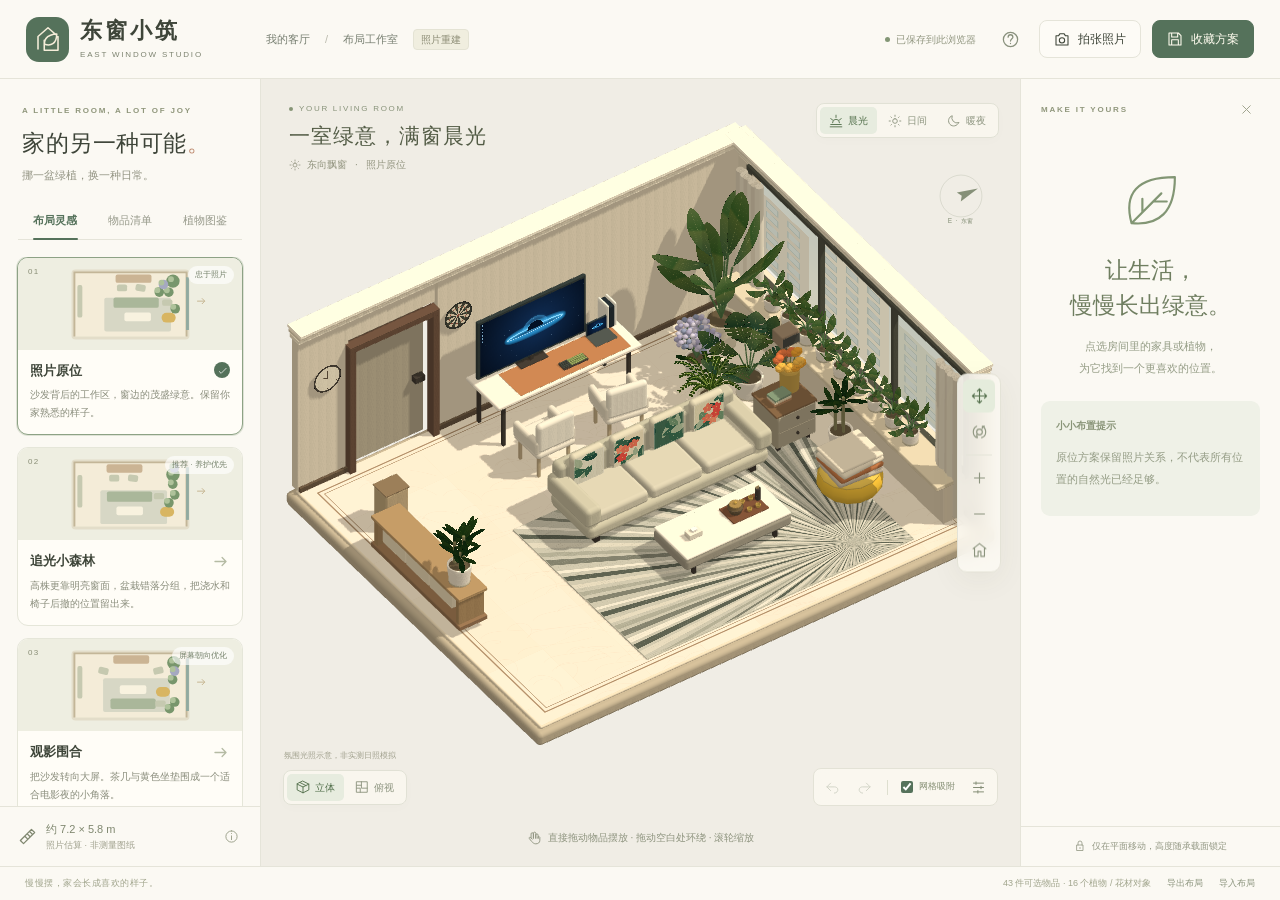
==== east-window/index.html @ 2480a3d5 "Add East Window Studio: cozy photo-informed living-room layout game" ====
<!doctype html>
<html lang="zh-CN">
<head><meta charset="utf-8"><meta name="viewport" content="width=device-width,initial-scale=1,viewport-fit=cover"><meta name="theme-color" content="#f5f1e8"><meta name="description" content="东窗小筑：根据客厅照片重建的温馨3D布局小游戏。平面拖动家具与植物，切换推荐布局，在浏览器里收藏自己的家。"><title>东窗小筑 · 把家摆成喜欢的样子</title><link rel="icon" href="data:image/svg+xml,%3Csvg xmlns='http://www.w3.org/2000/svg' viewBox='0 0 64 64'%3E%3Crect width='64' height='64' rx='18' fill='%2354725b'/%3E%3Cpath d='M18 42V28L32 16l14 12v18H29V34M29 36c0-15 16-13 16-13 0 13-9 14-16 13' stroke='%23f5edda' stroke-width='3' fill='none' stroke-linecap='round'/%3E%3C/svg%3E"><link rel="stylesheet" href="styles.css"></head>
<body>
<header class="header"><a class="brand" href="#" aria-label="东窗小筑首页"><span class="brandmark" data-icon="homeleaf"></span><span><strong>东窗小筑</strong><small>EAST WINDOW STUDIO</small></span></a><div class="breadcrumb">我的客厅 <span>/</span> 布局工作室 <i class="beta">照片重建</i></div><div class="header-actions"><span id="saveStatus" class="save-status"><i></i> 已保存到此浏览器</span><button class="icon-button" id="helpBtn" title="使用说明" aria-label="使用说明" data-icon="help"></button><button class="button subtle" id="captureBtn"><span data-icon="camera"></span><span class="desktop-text">拍张照片</span></button><button class="button primary" id="saveBtn"><span data-icon="save"></span><span>收藏方案</span></button></div></header>
<main class="workspace">
<aside class="sidebar" id="sidebar"><div class="sidebar-intro"><div class="eyebrow">A LITTLE ROOM, A LOT OF JOY</div><h1>家的另一种可能<span>。</span></h1><p>挪一盆绿植，换一种日常。</p></div><div class="tabs" role="tablist"><button class="tab active" data-tab="layouts" role="tab" aria-selected="true">布局灵感</button><button class="tab" data-tab="objects" role="tab" aria-selected="false">物品清单</button><button class="tab" data-tab="plants" role="tab" aria-selected="false">植物图鉴</button></div><div class="sidebar-content" id="sideContent"></div><div class="sidebar-footer"><span data-icon="ruler"></span><span>约 7.2 × 5.8 m <small>照片估算 · 非测量图纸</small></span><button id="infoBtn" aria-label="重建说明" data-icon="info"></button></div></aside>
<section class="stage" id="stage" aria-label="可以拖动家具的三维客厅"><canvas id="roomCanvas" tabindex="0" aria-label="3D 客厅：拖动物品进行平面移动，拖动空白处旋转视角"></canvas><div class="stage-heading"><div class="room-kicker"><i></i> YOUR LIVING ROOM</div><h2>一室绿意，满窗晨光</h2><div class="room-meta"><span data-icon="sun"></span>东向飘窗<span class="separator">·</span><span id="currentLayout">照片原位</span></div></div><div class="light-switch segmented" role="group" aria-label="灯光氛围"><button class="active" data-light="morning"><span data-icon="sunrise"></span>晨光</button><button data-light="day"><span data-icon="sun"></span>日间</button><button data-light="night"><span data-icon="moon"></span>暖夜</button></div>
<div class="compass" title="E 为照片中已知的东向窗；其余方向按房间正交关系示意"><svg viewBox="0 0 72 72"><circle cx="36" cy="36" r="26" fill="none" stroke="currentColor" opacity=".25"/><path id="compassArrow" d="M36 13L42 39 36 35 30 39Z" fill="currentColor"/><text x="36" y="69" text-anchor="middle">E · 东窗</text></svg></div>
<div class="stage-tools"><button class="tool active" id="moveMode" title="布置模式：拖动物品" aria-label="布置模式" data-icon="move"></button><button class="tool" id="orbitMode" title="环绕模式：拖动旋转" aria-label="环绕模式" data-icon="orbit"></button><span class="tool-divider"></span><button class="tool" id="zoomIn" title="放大" aria-label="放大" data-icon="plus"></button><button class="tool" id="zoomOut" title="缩小" aria-label="缩小" data-icon="minus"></button><button class="tool" id="resetView" title="回到默认视角" aria-label="回到默认视角" data-icon="home"></button></div>
<div class="selection-label" id="selectionLabel" hidden><span id="selectionName"></span><small>拖动摆放</small></div><div class="plant-labels" id="plantLabels"></div><div class="stage-bottom"><div class="view-switch segmented"><button class="active" id="isoView"><span data-icon="cube"></span>立体</button><button id="topView"><span data-icon="plan"></span>俯视</button></div><div class="stage-shortcuts"><button id="undoBtn" title="撤销 Ctrl / ⌘ Z" aria-label="撤销" data-icon="undo"></button><button id="redoBtn" title="重做 Ctrl / ⌘ Shift Z" aria-label="重做" data-icon="redo"></button><span></span><label title="拖动时吸附到 10cm 网格"><input type="checkbox" id="snapToggle" checked>网格吸附</label><button id="optionsBtn" title="场景显示选项" aria-label="场景显示选项" data-icon="sliders"></button></div></div>
<div class="hint" id="hint"><span data-icon="hand"></span><span>直接拖动物品摆放<span class="hint-extra"> · 拖动空白处环绕 · 滚轮缩放</span></span></div><div class="scene-note">氛围光照示意，非实测日照模拟</div><div class="loading" id="loading"><div class="loading-leaf" data-icon="leaf"></div><strong>正在把家装进小世界…</strong><small>每一片叶子，都有自己的位置。</small></div><button class="mobile-library button" id="mobileLibrary"><span data-icon="grid"></span>布局与物品</button>
</section>
<aside class="inspector" id="inspector"><div class="inspector-top"><span class="eyebrow">MAKE IT YOURS</span><button id="closeInspector" title="取消选择" aria-label="取消选择" data-icon="close"></button></div><div id="inspectorContent"></div><div class="inspector-foot"><span data-icon="lock"></span>仅在平面移动，高度随承载面锁定</div></aside>
</main><footer class="app-footer"><span>慢慢摆，家会长成喜欢的样子。</span><span id="objectCount"></span><button id="exportBtn">导出布局</button><button id="importBtn">导入布局</button><input id="fileInput" type="file" accept=".json,application/json" hidden></footer>
<div class="toast" id="toast" role="status" aria-live="polite"></div><dialog id="dialog"><div class="dialog-header"><span id="dialogTitle"></span><button id="dialogClose" aria-label="关闭" data-icon="close"></button></div><div id="dialogBody"></div></dialog>
<noscript><p class="noscript">请启用 JavaScript 来打开互动客厅。</p></noscript>
<script src="engine.js"></script><script src="room.js"></script><script src="compat.js"></script><script src="app.js"></script>
</body></html>
---- east-window/styles.css ----
:root{--paper:#f8f5ee;--cream:#f0ece3;--ink:#3e4539;--muted:#929384;--line:#e5e4d9;--green:#55725b;--deep:#3c5c45;--sage:#e8eee1;--terracotta:#b98265;--shadow:0 8px 30px #4a503510;--serif:Georgia,'Noto Serif CJK SC','Songti SC',SimSun,serif}*{box-sizing:border-box}html,body{margin:0;height:100%;overflow:hidden}body{font:13px/1.5 -apple-system,BlinkMacSystemFont,'Segoe UI','PingFang SC','Microsoft YaHei',sans-serif;color:var(--ink);background:var(--paper)}button,input,select{font:inherit}button{color:inherit;cursor:pointer}button,a,input,select{outline-offset:3px}button:focus-visible,a:focus-visible{outline:2px solid var(--green)}button{border:0;background:none}button:disabled{opacity:.32;cursor:default}a{color:inherit;text-decoration:none}svg.icon{width:19px;height:19px;fill:none;stroke:currentColor;stroke-width:1.6;stroke-linecap:round;stroke-linejoin:round;flex:none;vertical-align:middle}[data-icon]{display:inline-flex;align-items:center;justify-content:center}button:hover{color:var(--deep)}.header{height:79px;display:flex;align-items:center;gap:35px;padding:0 26px;border-bottom:1px solid var(--line);background:#fbf9f3;position:relative;z-index:10}.brand{display:flex;align-items:center;gap:11px;min-width:205px}.brandmark{width:43px;height:45px;border-radius:13px;background:var(--green);color:#f5edd9}.brandmark .icon{width:30px;height:30px;stroke-width:1.25}.brand strong{font:600 22px/1.3 var(--serif);letter-spacing:3px}.brand small{display:block;font-size:8px;letter-spacing:1.8px;color:#7d8370;margin-top:3px}.breadcrumb{font-size:11px;color:#777f71;display:flex;align-items:center;gap:15px;white-space:nowrap}.breadcrumb span{color:#bbbbae}.beta{font-style:normal;font-size:10px;color:#8c8c75;background:#f0eedf;border:1px solid #e4e3d4;padding:2px 7px;border-radius:4px}.header-actions{display:flex;align-items:center;gap:11px;margin-left:auto}.save-status{font-size:10px;color:#939882;white-space:nowrap;margin-right:6px;display:flex;align-items:center;gap:6px}.save-status i{width:5px;height:5px;border-radius:50%;background:#839675}.button{display:inline-flex;align-items:center;justify-content:center;gap:8px;min-height:37px;border-radius:8px;padding:9px 14px;transition:background .2s,transform .2s;font-size:12px;white-space:nowrap}.button .icon{width:16px;height:16px}.button:hover{transform:translateY(-1px)}.button.primary{background:var(--green);color:#fffcef;border:1px solid var(--green)}.button.primary:hover{background:var(--deep)}.button.subtle{border:1px solid var(--line);background:#fdfbf6}.icon-button{padding:8px;color:#89917d}.workspace{height:calc(100dvh - 113px);display:grid;grid-template-columns:261px minmax(0,1fr) 260px}.sidebar{border-right:1px solid var(--line);display:flex;flex-direction:column;min-height:0;background:#fbf9f3;z-index:5}.sidebar-intro{padding:26px 22px 19px}.eyebrow{font-size:8px;font-weight:600;letter-spacing:1.8px;color:#90977c}.sidebar-intro h1{font:500 23px/1.5 var(--serif);letter-spacing:.5px;margin:10px 0 5px}.sidebar-intro h1 span{color:var(--terracotta)}.sidebar-intro p{font-size:11px;color:#939483;margin:0}.tabs{display:flex;gap:0;margin:0 18px 17px;border-bottom:1px solid var(--line)}.tab{position:relative;flex:1;padding:10px 0;color:#979a8b;font-size:11px}.tab.active{color:var(--green);font-weight:600}.tab.active:after{content:'';position:absolute;bottom:-1px;left:20%;width:60%;height:2px;background:var(--green);border-radius:2px}.sidebar-content{padding:0 17px 14px;overflow:auto;flex:1;scrollbar-width:thin;scrollbar-color:#dcdccc transparent}.preset-card{background:#fffdf7;border:1px solid #e5e6d9;border-radius:11px;margin-bottom:12px;overflow:hidden;transition:.2s;cursor:pointer;position:relative}.preset-card:hover{border-color:#9ba88d;transform:translateY(-1px);box-shadow:var(--shadow)}.preset-card.active{border-color:#8da285;box-shadow:0 0 0 1px #a3b59855}.preset-art{height:92px;background:#eeeee1;position:relative;overflow:hidden}.preset-art svg{width:100%;height:100%}.preset-index{position:absolute;left:10px;top:8px;font-size:8px;letter-spacing:1.2px;color:#898e76}.preset-badge{position:absolute;right:8px;top:8px;border-radius:12px;padding:3px 7px;background:#ffffffa6;color:#75826b;font-size:8px}.preset-body{padding:11px 12px 12px}.preset-title{display:flex;align-items:center;justify-content:space-between;font-size:13px;font-weight:600}.preset-title .check{width:16px;height:16px;border-radius:50%;background:var(--green);display:grid;place-items:center;color:white}.preset-title .check .icon{width:11px}.preset-body p{font-size:10px;color:#8a8d7c;line-height:1.8;margin:6px 0 0}.sidebar-footer{padding:14px 18px;border-top:1px solid var(--line);display:flex;align-items:center;gap:9px;color:#7f876f;font-size:11px}.sidebar-footer>span>.icon{width:19px}.sidebar-footer small{display:block;font-size:9px;color:#a0a18e;margin-top:1px}.sidebar-footer button{margin-left:auto;color:#a0a58f;padding:3px}.sidebar-footer button .icon{width:15px}.stage{position:relative;overflow:hidden;background:#f0ede5;min-width:0;touch-action:none}.stage canvas{width:100%;height:100%;display:block;outline:none;cursor:grab;touch-action:none}.stage canvas.dragging{cursor:grabbing}.stage-heading{position:absolute;left:28px;top:24px;pointer-events:none}.room-kicker{font-size:8px;letter-spacing:1.7px;color:#88937a;display:flex;align-items:center;gap:6px}.room-kicker i{width:4px;height:4px;background:#879576;border-radius:50%}.stage-heading h2{font:400 21px/1.45 var(--serif);letter-spacing:1px;margin:6px 0;color:#535c46}.room-meta{display:flex;gap:6px;align-items:center;color:#939580;font-size:10px}.room-meta .icon{width:12px;height:12px}.separator{margin:0 2px}.segmented{display:flex;border:1px solid #e1e1d5;border-radius:8px;background:#faf8f0e0;padding:3px;box-shadow:0 3px 12px #555e3604;gap:2px;backdrop-filter:blur(6px)}.segmented button{display:flex;align-items:center;justify-content:center;gap:5px;padding:6px 9px;border-radius:5px;font-size:10px;color:#8e9580;white-space:nowrap}.segmented button .icon{width:14px;height:14px}.segmented button.active{background:#e7ecdf;color:#55724e}.light-switch{position:absolute;right:21px;top:24px}.compass{position:absolute;right:30px;top:88px;width:58px;height:58px;color:#869078;pointer-events:none}.compass text{font-size:8px;fill:currentColor;font-family:inherit;letter-spacing:1px}.stage-tools{display:flex;flex-direction:column;position:absolute;right:19px;top:50%;transform:translateY(-50%);padding:5px;gap:3px;background:#fcfaf3db;border:1px solid #e4e3d7;border-radius:10px;box-shadow:var(--shadow);backdrop-filter:blur(8px)}.tool{width:32px;height:33px;display:grid;place-items:center;border-radius:6px;color:#8c947e}.tool .icon{width:17px;height:17px}.tool.active{background:#e5ecdc;color:#57724f}.tool-divider{height:1px;background:var(--line);margin:3px}.stage-bottom{position:absolute;bottom:60px;left:22px;right:22px;display:flex;align-items:center;justify-content:space-between;pointer-events:none}.stage-bottom>*{pointer-events:auto}.stage-shortcuts{display:flex;align-items:center;gap:5px;background:#fbf9f1e0;border:1px solid #e3e2d6;border-radius:8px;padding:5px;backdrop-filter:blur(8px)}.stage-shortcuts button{height:26px;min-width:25px;color:#848d76}.stage-shortcuts .icon{width:15px;height:15px}.stage-shortcuts>span{height:15px;width:1px;background:#dedfcf;margin:0 4px}.stage-shortcuts label{font-size:9px;display:flex;align-items:center;gap:3px;color:#868f75;padding-right:5px;white-space:nowrap}.stage-shortcuts input{accent-color:var(--green);width:12px;height:12px}.hint{position:absolute;bottom:21px;left:0;right:0;display:flex;align-items:center;justify-content:center;gap:7px;color:#8e947f;font-size:10px;pointer-events:none}.hint .icon{width:14px;height:14px}.scene-note{position:absolute;left:23px;bottom:104px;font-size:8px;color:#a1a18e;pointer-events:none}.inspector{background:#fbf9f3;border-left:1px solid var(--line);display:flex;flex-direction:column;min-height:0;z-index:5}.inspector-top{display:flex;align-items:center;justify-content:space-between;padding:22px 20px 5px}.inspector-top button{color:#a1a58f}.inspector-top .icon{width:15px;height:15px}#inspectorContent{padding:10px 20px 15px;overflow:auto;flex:1;scrollbar-width:thin;scrollbar-color:#dcdccc transparent}.inspector-foot{padding:13px 14px;border-top:1px solid var(--line);color:#929783;font-size:9px;display:flex;align-items:center;justify-content:center;gap:6px}.inspector-foot .icon{width:12px;height:12px}.object-preview{height:140px;border-radius:10px;background:radial-gradient(ellipse at 50% 65%,#e7ecd9 0%,#f1f1e6 64%);display:flex;align-items:center;justify-content:center;position:relative}.object-preview svg{height:122px;width:175px}.object-preview .photo-tag{position:absolute;left:9px;top:8px;font-size:8px;letter-spacing:.5px;color:#929a80}.object-heading{margin:16px 0 4px;font:500 20px/1.4 var(--serif);letter-spacing:.4px}.object-latin{font-size:9px;color:#9a9d88;margin:0;line-height:1.7}.chips{display:flex;flex-wrap:wrap;gap:5px;margin:10px 0 15px}.chip{font-size:9px;background:#eaf0e1;color:#78896b;padding:3px 7px;border-radius:4px}.chip.uncertain{background:#f2eadb;color:#a78c62}.field-title{font-size:10px;font-weight:500;color:#79836b;display:flex;align-items:center;gap:6px;margin-bottom:8px}.field-title .icon{width:14px;height:14px}.care-card{background:#eff1e7;border:1px solid #e4e8d8;padding:12px;border-radius:8px;margin-bottom:14px;font-size:10px;color:#7e8a70;line-height:1.8}.care-card p{margin:5px 0 0}.care-card small{color:#9b9e89;font-size:9px}.inspector-section{padding:14px 0;border-top:1px solid var(--line)}.position-inputs{display:flex;gap:9px}.position-inputs label{display:flex;gap:5px;align-items:center;flex:1;color:#929a83;font-size:9px;border:1px solid #e0e4d5;border-radius:6px;background:#fffdf7;padding:6px 8px}.position-inputs input{width:100%;min-width:0;border:0;background:none;color:#5d6b51;outline:none;font-size:11px}.row{display:flex;gap:7px;align-items:center}.row>select{flex:1;min-width:0}.rotation-value{flex:1;text-align:center;font-size:11px;color:#7f8a73}.small-btn{border:1px solid #dfe3d3;border-radius:6px;background:#fffdf7;min-height:29px;padding:5px 9px;font-size:10px;color:#7f8a71;display:inline-flex;align-items:center;justify-content:center;gap:4px}.small-btn .icon{width:13px;height:13px}.small-btn:hover{background:#eef1e6}.small-btn.full{width:100%;margin-top:6px}.small-btn.danger{color:#b2826b}.select{width:100%;padding:7px 6px;border:1px solid #e0e4d5;background:#fffdf7;border-radius:6px;font-size:10px;color:#78866a}.small-note{font-size:9px;color:#a0a18c;line-height:1.8;margin:8px 0 0}.object-actions{display:grid;grid-template-columns:1fr 1fr;gap:7px}.move-pad{display:grid;grid-template-columns:27px 27px 27px;gap:3px;justify-content:center;margin-top:9px}.move-pad button{height:25px;background:#eff2e8;border-radius:4px;color:#7b896c;font-size:12px}.move-pad .center{background:#e3ead9;font-size:8px}.section-tip{font-size:10px;color:#9ca08d;line-height:1.8;margin:3px 0 12px}.filter-row{display:flex;gap:4px;flex-wrap:wrap;margin:8px 0 13px}.filter{font-size:9px;padding:4px 8px;background:#eeeee3;border-radius:12px;color:#949984}.filter.active{background:#dfe8d6;color:#6c805d}.search-input{border:1px solid #e1e5d8;background:#fffdf7;border-radius:7px;padding:8px 10px;width:100%;font-size:11px;color:#768368}.object-list-item{padding:10px 8px;display:flex;align-items:center;border:1px solid transparent;border-radius:7px;gap:9px;margin-bottom:3px;cursor:pointer}.object-list-item:hover,.object-list-item.active{background:#edf0e4;border-color:#dfe5d4}.object-list-item .list-symbol{width:30px;height:31px;background:#e8ecdf;border-radius:7px;color:#82936f;display:grid;place-items:center}.list-symbol .icon{width:17px;height:17px}.object-list-item strong{font-size:10px;font-weight:500;display:block}.object-list-item small{font-size:8px;color:#9c9f8c}.object-list-item>button{margin-left:auto;padding:3px;color:#a1a48e}.object-list-item>button .icon{width:13px;height:13px}.plant-card{border:1px solid var(--line);border-radius:8px;margin-bottom:8px;padding:10px;cursor:pointer;display:flex;gap:9px;background:#fdfbf4}.plant-card:hover{border-color:#a2b18e}.plant-card svg{width:45px;height:59px;flex:none}.plant-card h3{font-size:11px;margin:3px 0 4px;font-weight:500}.plant-card small{font-size:9px;color:#9b9e88}.plant-card p{font-size:9px;margin:5px 0 0;color:#909982}.empty-inspector{text-align:center;padding:36px 0 20px}.empty-inspector .big-leaf{display:block;color:#829674;margin:0 auto 20px}.big-leaf .icon{width:65px;height:65px;stroke-width:.8}.empty-inspector h3{font:400 23px/1.5 var(--serif);margin:12px 0;color:#6f7e60}.empty-inspector p{font-size:11px;color:#949c85;line-height:2}.tip-card{margin:22px 0 0;padding:15px;background:#eff1e7;border-radius:9px;text-align:left;font-size:10px;line-height:1.9;color:#8a9579}.selection-label{position:absolute;transform:translate(-50%,-100%);padding:7px 11px;border:1px solid #d0d9c2;background:#fffdf3ed;border-radius:7px;box-shadow:0 3px 16px #4c5d2817;pointer-events:none;font-size:10px;color:#5e7950;white-space:nowrap}.selection-label:after{content:'';position:absolute;left:50%;bottom:-5px;width:7px;height:7px;transform:rotate(45deg);background:#fffdf3;border-right:1px solid #d0d9c2;border-bottom:1px solid #d0d9c2}.selection-label small{font-size:8px;color:#a5ac92;display:block;text-align:center;margin-top:1px}.plant-labels{pointer-events:none;position:absolute;inset:0}.plant-labels span{position:absolute;transform:translate(-50%,-100%);background:#fffdf1df;border:1px solid #dbe1ce;border-radius:4px;padding:2px 5px;color:#7c8e67;font-size:8px;white-space:nowrap}.app-footer{height:34px;border-top:1px solid var(--line);display:flex;align-items:center;gap:16px;padding:0 25px;color:#a1a58d;font-size:9px;background:#fbf9f3}.app-footer>span:first-child{letter-spacing:.5px;margin-right:auto}.app-footer button{font-size:9px;color:#8b947d;padding:3px 0}.toast{position:fixed;bottom:85px;left:50%;transform:translate(-50%,10px);background:#475c42ed;color:#fcfae9;padding:11px 18px;max-width:85vw;border-radius:9px;font-size:12px;box-shadow:var(--shadow);opacity:0;pointer-events:none;transition:.22s;z-index:50;text-align:center}.toast.show{opacity:1;transform:translate(-50%,0)}dialog{width:min(520px,calc(100vw - 30px));max-height:85dvh;border:1px solid #dfe3d2;border-radius:16px;padding:0;background:#faf8f0;color:var(--ink);box-shadow:0 20px 100px #38402733}dialog::backdrop{background:#3b463a42;backdrop-filter:blur(5px)}.dialog-header{padding:19px 22px;border-bottom:1px solid var(--line);display:flex;align-items:center;justify-content:space-between;font:500 20px var(--serif)}.dialog-header button{color:#909981}.dialog-header .icon{width:19px}#dialogBody{padding:19px 22px 25px;font-size:12px;color:#838d75;line-height:1.95}#dialogBody h3{color:#5d7352;font-size:12px;margin:16px 0 5px}#dialogBody p{margin:6px 0 12px}#dialogBody a{color:#638251;text-decoration:underline}#dialogBody kbd{border:1px solid #d8dfcb;padding:2px 5px;background:#fffdf4;border-radius:4px;font-size:10px}.slot{display:flex;align-items:center;gap:8px;padding:12px 0;border-bottom:1px solid var(--line)}.slot div{flex:1}.slot strong{font-weight:500;color:#668158}.slot small{display:block;font-size:10px;color:#a1a68f}.dialog-actions{display:flex;gap:10px;justify-content:flex-end;margin-top:20px}.loading{position:absolute;inset:0;display:flex;align-items:center;justify-content:center;flex-direction:column;background:#f2efe5;z-index:12;transition:opacity .5s}.loading-leaf{color:#738c60;animation:breathe 1.8s ease-in-out infinite;margin-bottom:20px}.loading-leaf .icon{width:42px;height:42px;stroke-width:1}.loading strong{font:400 22px var(--serif);color:#6f805c;letter-spacing:1px}.loading small{font-size:11px;color:#a0a68d;margin-top:14px}.loading.done{opacity:0;pointer-events:none}@keyframes breathe{50%{transform:translateY(-5px) rotate(5deg);opacity:.6}}.mobile-library{display:none}.option-row{display:flex;align-items:center;justify-content:space-between;padding:12px 0;border-bottom:1px solid var(--line)}.option-row input{accent-color:var(--green);width:16px;height:16px}.noscript{position:fixed;inset:0;display:grid;place-items:center;background:var(--paper);z-index:100}.overlap-note{color:#ab835c;background:#f3ecde;padding:8px 10px;border-radius:6px;font-size:9px;line-height:1.8;margin-top:9px}.empty-list{padding:25px;text-align:center;font-size:11px;color:#9da58b}
@media(min-width:1600px){.workspace{grid-template-columns:290px minmax(0,1fr) 285px}.sidebar-intro{padding:30px 26px 22px}.sidebar-content{padding:0 22px 17px}.preset-art{height:112px}.preset-body{padding:13px 15px}.preset-body p{font-size:11px}#inspectorContent{padding:10px 25px 18px}.object-preview{height:165px}}
@media(max-width:1190px){.workspace{grid-template-columns:232px minmax(0,1fr) 232px}.header{gap:10px;padding:0 20px}.breadcrumb{font-size:10px;gap:10px}.save-status{display:none}.brand{min-width:204px}.sidebar-intro{padding:22px 17px 16px}.sidebar-intro h1{font-size:21px}.stage-heading{left:19px;top:23px}.stage-heading h2{font-size:17px}.light-switch{right:14px;top:103px}.compass{top:150px;right:23px}.hint-extra{display:none}.stage-bottom{left:13px;right:13px}.stage-shortcuts{gap:2px}.stage-shortcuts label{font-size:8px}#inspectorContent{padding:10px 16px}.preset-art{height:75px}.object-preview{height:124px}.object-heading{font-size:18px}}
@media(max-width:960px){.workspace{grid-template-columns:210px minmax(0,1fr)}.inspector{position:absolute;right:15px;top:92px;width:235px;max-height:calc(100dvh - 151px);border:1px solid var(--line);border-radius:12px;box-shadow:var(--shadow);transform:translateX(270px);transition:transform .25s;background:#fbf9f3f7;backdrop-filter:blur(12px)}.inspector.open{transform:translateX(0)}.inspector-top{padding:17px 17px 0}.inspector .object-preview{height:98px}.inspector .object-preview svg{height:93px}.breadcrumb{display:none}.stage-heading h2{font-size:20px}.light-switch{top:24px}.compass{top:82px}.sidebar-intro h1{font-size:19px}.eyebrow{font-size:7px}.hint-extra{display:inline}.brand{min-width:190px}}
@media(max-width:600px){.header{height:67px;padding:0 13px;gap:5px}.brand{min-width:0;gap:8px}.brandmark{width:33px;height:36px;border-radius:10px}.brandmark .icon{width:25px;height:25px}.brand strong{font-size:18px;letter-spacing:2px}.brand small{font-size:6px;letter-spacing:1.1px}.header-actions{gap:4px}.header-actions .button{font-size:10px;padding:8px 9px;min-height:32px;border-radius:7px;gap:4px}.header-actions .button .icon{width:14px;height:14px}.desktop-text{display:none}.header .icon-button{padding:7px}.header .icon-button .icon{width:17px}.workspace{height:calc(100dvh - 96px);display:block}.stage{width:100%;height:100%}.sidebar{position:absolute;top:67px;bottom:29px;width:267px;left:0;transform:translateX(-280px);transition:transform .25s;box-shadow:15px 0 40px #3d4e2910;z-index:15;border-right:1px solid #d8dfcb}.sidebar.open{transform:translateX(0)}.sidebar-intro{padding:18px 20px 12px}.sidebar-intro h1{font-size:23px}.sidebar-intro p{font-size:10px}.sidebar-content{padding:0 15px 10px}.preset-art{height:77px}.preset-body p{font-size:10px}.tabs{margin-bottom:10px}.stage-heading{top:22px;left:18px}.stage-heading h2{font-size:20px;letter-spacing:.5px}.room-kicker{font-size:7px}.room-meta{font-size:9px}.light-switch{top:112px;right:auto;left:17px;gap:0}.light-switch button{padding:5px 8px;font-size:9px}.compass{right:17px;top:25px;width:50px;height:50px}.stage-tools{right:12px;top:49%;padding:3px;gap:2px}.tool{width:30px;height:31px}.tool .icon{width:16px}.stage-bottom{bottom:76px;left:16px;right:16px}.stage-shortcuts{gap:2px;padding:4px}.stage-shortcuts label{font-size:8px;padding-right:1px}.view-switch button{padding:6px 7px;font-size:9px}.stage-shortcuts button{min-width:23px}.hint{bottom:47px;font-size:9px}.hint-extra{display:none}.scene-note{bottom:120px;left:17px;font-size:7px}.mobile-library{display:flex;position:absolute;bottom:8px;left:50%;transform:translateX(-50%);min-height:27px;padding:5px 12px;font-size:9px;border:1px solid #d8dfcb;background:#fdfbefd9;color:#718365;gap:5px}.mobile-library:hover{transform:translateX(-50%)}.mobile-library .icon{width:12px;height:12px}.app-footer{height:29px;padding:0 13px;font-size:8px;gap:12px}.app-footer>span:first-child{display:none}.app-footer #objectCount{margin-right:auto}.app-footer button{font-size:8px}.inspector{top:auto;bottom:34px;left:8px;right:8px;width:auto;max-height:44dvh;transform:translateY(110%);border-radius:14px}.inspector.open{transform:translateY(0)}.inspector-top{padding:11px 16px 0}.inspector-top .eyebrow{font-size:7px}.inspector-foot{padding:8px}#inspectorContent{padding:5px 16px 12px}.object-preview{display:none}.object-heading{font-size:19px;margin:6px 0 3px}.object-latin{font-size:8px}.chips{margin:7px 0 10px}.care-card{padding:9px;margin-bottom:10px}.inspector-section{padding:10px 0}.position-inputs input{font-size:13px}.move-pad{display:none}.small-note{font-size:9px}.toast{bottom:70px;font-size:11px}.loading strong{font-size:20px}.object-actions{margin-bottom:5px}.selection-label{font-size:9px}}
@media(prefers-reduced-motion:reduce){*{transition:none!important;animation:none!important}}
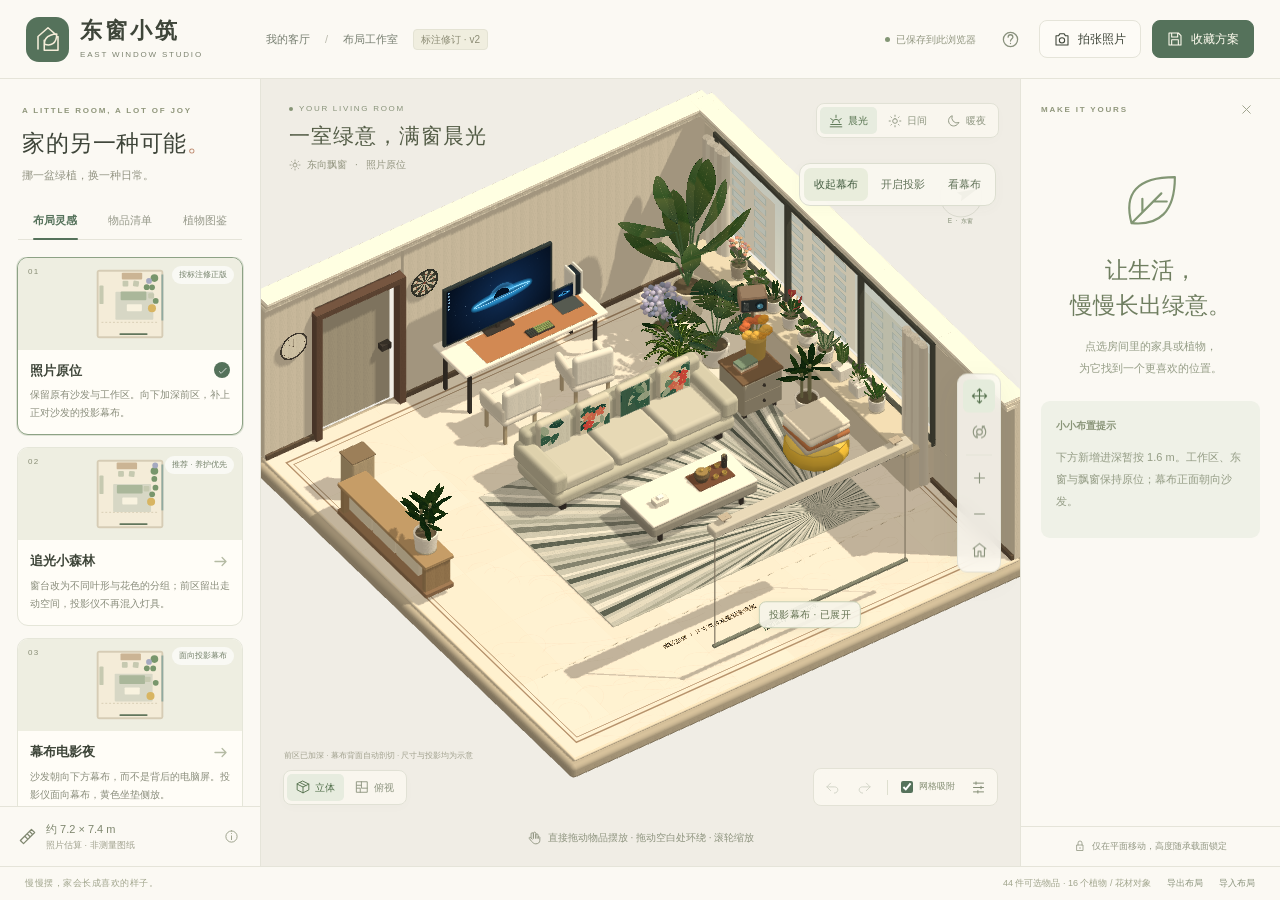
==== commit a8756e5b: "Revise East Window room with projector screen and deeper layout" ====
--- a/east-window/index.html
+++ b/east-window/index.html
@@ -1,19 +1,20 @@
 <!doctype html>
 <html lang="zh-CN">
-<head><meta charset="utf-8"><meta name="viewport" content="width=device-width,initial-scale=1,viewport-fit=cover"><meta name="theme-color" content="#f5f1e8"><meta name="description" content="东窗小筑：根据客厅照片重建的温馨3D布局小游戏。平面拖动家具与植物，切换推荐布局，在浏览器里收藏自己的家。"><title>东窗小筑 · 把家摆成喜欢的样子</title><link rel="icon" href="data:image/svg+xml,%3Csvg xmlns='http://www.w3.org/2000/svg' viewBox='0 0 64 64'%3E%3Crect width='64' height='64' rx='18' fill='%2354725b'/%3E%3Cpath d='M18 42V28L32 16l14 12v18H29V34M29 36c0-15 16-13 16-13 0 13-9 14-16 13' stroke='%23f5edda' stroke-width='3' fill='none' stroke-linecap='round'/%3E%3C/svg%3E"><link rel="stylesheet" href="styles.css"></head>
+<head><meta charset="utf-8"><meta name="viewport" content="width=device-width,initial-scale=1,viewport-fit=cover"><meta name="theme-color" content="#f5f1e8"><meta name="description" content="东窗小筑：根据客厅照片重建的温馨3D布局小游戏。平面拖动家具与植物，切换推荐布局，在浏览器里收藏自己的家。"><title>东窗小筑 · 把家摆成喜欢的样子</title><link rel="icon" href="data:image/svg+xml,%3Csvg xmlns='http://www.w3.org/2000/svg' viewBox='0 0 64 64'%3E%3Crect width='64' height='64' rx='18' fill='%2354725b'/%3E%3Cpath d='M18 42V28L32 16l14 12v18H29V34M29 36c0-15 16-13 16-13 0 13-9 14-16 13' stroke='%23f5edda' stroke-width='3' fill='none' stroke-linecap='round'/%3E%3C/svg%3E"><link rel="stylesheet" href="styles.css"><link rel="stylesheet" href="revision.css?v=2.1"></head>
 <body>
-<header class="header"><a class="brand" href="#" aria-label="东窗小筑首页"><span class="brandmark" data-icon="homeleaf"></span><span><strong>东窗小筑</strong><small>EAST WINDOW STUDIO</small></span></a><div class="breadcrumb">我的客厅 <span>/</span> 布局工作室 <i class="beta">照片重建</i></div><div class="header-actions"><span id="saveStatus" class="save-status"><i></i> 已保存到此浏览器</span><button class="icon-button" id="helpBtn" title="使用说明" aria-label="使用说明" data-icon="help"></button><button class="button subtle" id="captureBtn"><span data-icon="camera"></span><span class="desktop-text">拍张照片</span></button><button class="button primary" id="saveBtn"><span data-icon="save"></span><span>收藏方案</span></button></div></header>
+<header class="header"><a class="brand" href="#" aria-label="东窗小筑首页"><span class="brandmark" data-icon="homeleaf"></span><span><strong>东窗小筑</strong><small>EAST WINDOW STUDIO</small></span></a><div class="breadcrumb">我的客厅 <span>/</span> 布局工作室 <i class="beta">标注修订 · v2</i></div><div class="header-actions"><span id="saveStatus" class="save-status"><i></i> 已保存到此浏览器</span><button class="icon-button" id="helpBtn" title="使用说明" aria-label="使用说明" data-icon="help"></button><button class="button subtle" id="captureBtn"><span data-icon="camera"></span><span class="desktop-text">拍张照片</span></button><button class="button primary" id="saveBtn"><span data-icon="save"></span><span>收藏方案</span></button></div></header>
 <main class="workspace">
-<aside class="sidebar" id="sidebar"><div class="sidebar-intro"><div class="eyebrow">A LITTLE ROOM, A LOT OF JOY</div><h1>家的另一种可能<span>。</span></h1><p>挪一盆绿植，换一种日常。</p></div><div class="tabs" role="tablist"><button class="tab active" data-tab="layouts" role="tab" aria-selected="true">布局灵感</button><button class="tab" data-tab="objects" role="tab" aria-selected="false">物品清单</button><button class="tab" data-tab="plants" role="tab" aria-selected="false">植物图鉴</button></div><div class="sidebar-content" id="sideContent"></div><div class="sidebar-footer"><span data-icon="ruler"></span><span>约 7.2 × 5.8 m <small>照片估算 · 非测量图纸</small></span><button id="infoBtn" aria-label="重建说明" data-icon="info"></button></div></aside>
+<aside class="sidebar" id="sidebar"><div class="sidebar-intro"><div class="eyebrow">A LITTLE ROOM, A LOT OF JOY</div><h1>家的另一种可能<span>。</span></h1><p>挪一盆绿植，换一种日常。</p></div><div class="tabs" role="tablist"><button class="tab active" data-tab="layouts" role="tab" aria-selected="true">布局灵感</button><button class="tab" data-tab="objects" role="tab" aria-selected="false">物品清单</button><button class="tab" data-tab="plants" role="tab" aria-selected="false">植物图鉴</button></div><div class="sidebar-content" id="sideContent"></div><div class="sidebar-footer"><span data-icon="ruler"></span><span><b id="roomSize">约 7.2 × 7.4 m</b> <small>照片估算 · 非测量图纸</small></span><button id="infoBtn" aria-label="重建说明" data-icon="info"></button></div></aside>
 <section class="stage" id="stage" aria-label="可以拖动家具的三维客厅"><canvas id="roomCanvas" tabindex="0" aria-label="3D 客厅：拖动物品进行平面移动，拖动空白处旋转视角"></canvas><div class="stage-heading"><div class="room-kicker"><i></i> YOUR LIVING ROOM</div><h2>一室绿意，满窗晨光</h2><div class="room-meta"><span data-icon="sun"></span>东向飘窗<span class="separator">·</span><span id="currentLayout">照片原位</span></div></div><div class="light-switch segmented" role="group" aria-label="灯光氛围"><button class="active" data-light="morning"><span data-icon="sunrise"></span>晨光</button><button data-light="day"><span data-icon="sun"></span>日间</button><button data-light="night"><span data-icon="moon"></span>暖夜</button></div>
+<div class="projection-toolbar" role="group" aria-label="投影与幕布控制"><button id="screenToggle" aria-pressed="true">收起幕布</button><button id="projectorToggle" aria-pressed="false">开启投影</button><button id="cinemaView">看幕布</button></div>
 <div class="compass" title="E 为照片中已知的东向窗；其余方向按房间正交关系示意"><svg viewBox="0 0 72 72"><circle cx="36" cy="36" r="26" fill="none" stroke="currentColor" opacity=".25"/><path id="compassArrow" d="M36 13L42 39 36 35 30 39Z" fill="currentColor"/><text x="36" y="69" text-anchor="middle">E · 东窗</text></svg></div>
 <div class="stage-tools"><button class="tool active" id="moveMode" title="布置模式：拖动物品" aria-label="布置模式" data-icon="move"></button><button class="tool" id="orbitMode" title="环绕模式：拖动旋转" aria-label="环绕模式" data-icon="orbit"></button><span class="tool-divider"></span><button class="tool" id="zoomIn" title="放大" aria-label="放大" data-icon="plus"></button><button class="tool" id="zoomOut" title="缩小" aria-label="缩小" data-icon="minus"></button><button class="tool" id="resetView" title="回到默认视角" aria-label="回到默认视角" data-icon="home"></button></div>
-<div class="selection-label" id="selectionLabel" hidden><span id="selectionName"></span><small>拖动摆放</small></div><div class="plant-labels" id="plantLabels"></div><div class="stage-bottom"><div class="view-switch segmented"><button class="active" id="isoView"><span data-icon="cube"></span>立体</button><button id="topView"><span data-icon="plan"></span>俯视</button></div><div class="stage-shortcuts"><button id="undoBtn" title="撤销 Ctrl / ⌘ Z" aria-label="撤销" data-icon="undo"></button><button id="redoBtn" title="重做 Ctrl / ⌘ Shift Z" aria-label="重做" data-icon="redo"></button><span></span><label title="拖动时吸附到 10cm 网格"><input type="checkbox" id="snapToggle" checked>网格吸附</label><button id="optionsBtn" title="场景显示选项" aria-label="场景显示选项" data-icon="sliders"></button></div></div>
-<div class="hint" id="hint"><span data-icon="hand"></span><span>直接拖动物品摆放<span class="hint-extra"> · 拖动空白处环绕 · 滚轮缩放</span></span></div><div class="scene-note">氛围光照示意，非实测日照模拟</div><div class="loading" id="loading"><div class="loading-leaf" data-icon="leaf"></div><strong>正在把家装进小世界…</strong><small>每一片叶子，都有自己的位置。</small></div><button class="mobile-library button" id="mobileLibrary"><span data-icon="grid"></span>布局与物品</button>
+<div class="selection-label" id="selectionLabel" hidden><span id="selectionName"></span><small>拖动摆放</small></div><div class="plant-labels" id="plantLabels"></div><button class="screen-pin" id="screenPin" title="选择投影幕布">投影幕布</button><div class="stage-bottom"><div class="view-switch segmented"><button class="active" id="isoView"><span data-icon="cube"></span>立体</button><button id="topView"><span data-icon="plan"></span>俯视</button></div><div class="stage-shortcuts"><button id="undoBtn" title="撤销 Ctrl / ⌘ Z" aria-label="撤销" data-icon="undo"></button><button id="redoBtn" title="重做 Ctrl / ⌘ Shift Z" aria-label="重做" data-icon="redo"></button><span></span><label title="拖动时吸附到 10cm 网格"><input type="checkbox" id="snapToggle" checked>网格吸附</label><button id="optionsBtn" title="场景显示选项" aria-label="场景显示选项" data-icon="sliders"></button></div></div>
+<div class="hint" id="hint"><span data-icon="hand"></span><span>直接拖动物品摆放<span class="hint-extra"> · 拖动空白处环绕 · 滚轮缩放</span></span></div><div class="scene-note">前区已加深 · 幕布背面自动剖切 · 尺寸与投影均为示意</div><div class="loading" id="loading"><div class="loading-leaf" data-icon="leaf"></div><strong>正在把家装进小世界…</strong><small>每一片叶子，都有自己的位置。</small></div><button class="mobile-library button" id="mobileLibrary"><span data-icon="grid"></span>布局与物品</button>
 </section>
 <aside class="inspector" id="inspector"><div class="inspector-top"><span class="eyebrow">MAKE IT YOURS</span><button id="closeInspector" title="取消选择" aria-label="取消选择" data-icon="close"></button></div><div id="inspectorContent"></div><div class="inspector-foot"><span data-icon="lock"></span>仅在平面移动，高度随承载面锁定</div></aside>
 </main><footer class="app-footer"><span>慢慢摆，家会长成喜欢的样子。</span><span id="objectCount"></span><button id="exportBtn">导出布局</button><button id="importBtn">导入布局</button><input id="fileInput" type="file" accept=".json,application/json" hidden></footer>
 <div class="toast" id="toast" role="status" aria-live="polite"></div><dialog id="dialog"><div class="dialog-header"><span id="dialogTitle"></span><button id="dialogClose" aria-label="关闭" data-icon="close"></button></div><div id="dialogBody"></div></dialog>
 <noscript><p class="noscript">请启用 JavaScript 来打开互动客厅。</p></noscript>
-<script src="engine.js"></script><script src="room.js"></script><script src="compat.js"></script><script src="app.js"></script>
+<script src="engine.js"></script><script src="room.js"></script><script src="compat.js"></script><script src="revision.js?v=2.1"></script><script src="app.js?v=2.1"></script>
 </body></html>
--- a/east-window/revision.css
+++ b/east-window/revision.css
@@ -0,0 +1,15 @@
+
+/* User-annotated revision: front extension and a proper projector/screen rig. */
+.projection-toolbar{position:absolute;right:24px;top:84px;display:flex;gap:3px;padding:4px;border:1px solid #dcded0;border-radius:11px;background:#faf8f0ed;box-shadow:0 3px 13px #5a685208;z-index:3}
+.projection-toolbar button{border:0;background:transparent;color:#617258;padding:8px 10px;border-radius:7px;font:inherit;font-size:11px;cursor:pointer;white-space:nowrap}
+.projection-toolbar button:hover,.projection-toolbar button[aria-pressed="true"]{background:#e9eddc;color:#435c40}
+.projection-card{padding:14px;background:#f2f0e4;border:1px solid #e1dfce;border-radius:12px;margin:16px 0}
+.projection-actions{display:grid;grid-template-columns:1fr 1fr;gap:6px;margin:10px 0}
+.projection-actions button{font-size:10px;padding:9px 6px}
+.depth-setting{padding:15px;background:#f2f1e5;border-radius:12px;margin-bottom:12px}
+.depth-setting strong{font-size:13px}.depth-setting .row{justify-content:flex-start;margin:12px 0 5px;gap:10px}.depth-setting input{width:82px;padding:8px;border:1px solid #d4d8c5;border-radius:7px;background:#fcfaf2;color:#55654d}
+#roomSize{font-weight:500}
+@media(max-width:1100px){.projection-toolbar{right:16px;top:90px}.projection-toolbar button{padding:7px 8px;font-size:10px}}
+@media(max-width:700px){.projection-toolbar{right:12px;top:109px;padding:3px;border-radius:9px}.projection-toolbar button{font-size:10px;padding:7px 8px}.scene-note{max-width:210px;font-size:8px;line-height:1.5}}
+
+.screen-pin{position:absolute;transform:translate(-50%,-125%);z-index:2;border:1px solid #c7cfb5;border-radius:7px;background:#f7f5e9ed;padding:5px 9px;font:inherit;font-size:10px;letter-spacing:.04em;color:#657353;cursor:pointer;box-shadow:0 2px 9px #535e4410;white-space:nowrap}.screen-pin:hover{background:#e6ebd8}.screen-pin[hidden]{display:none}
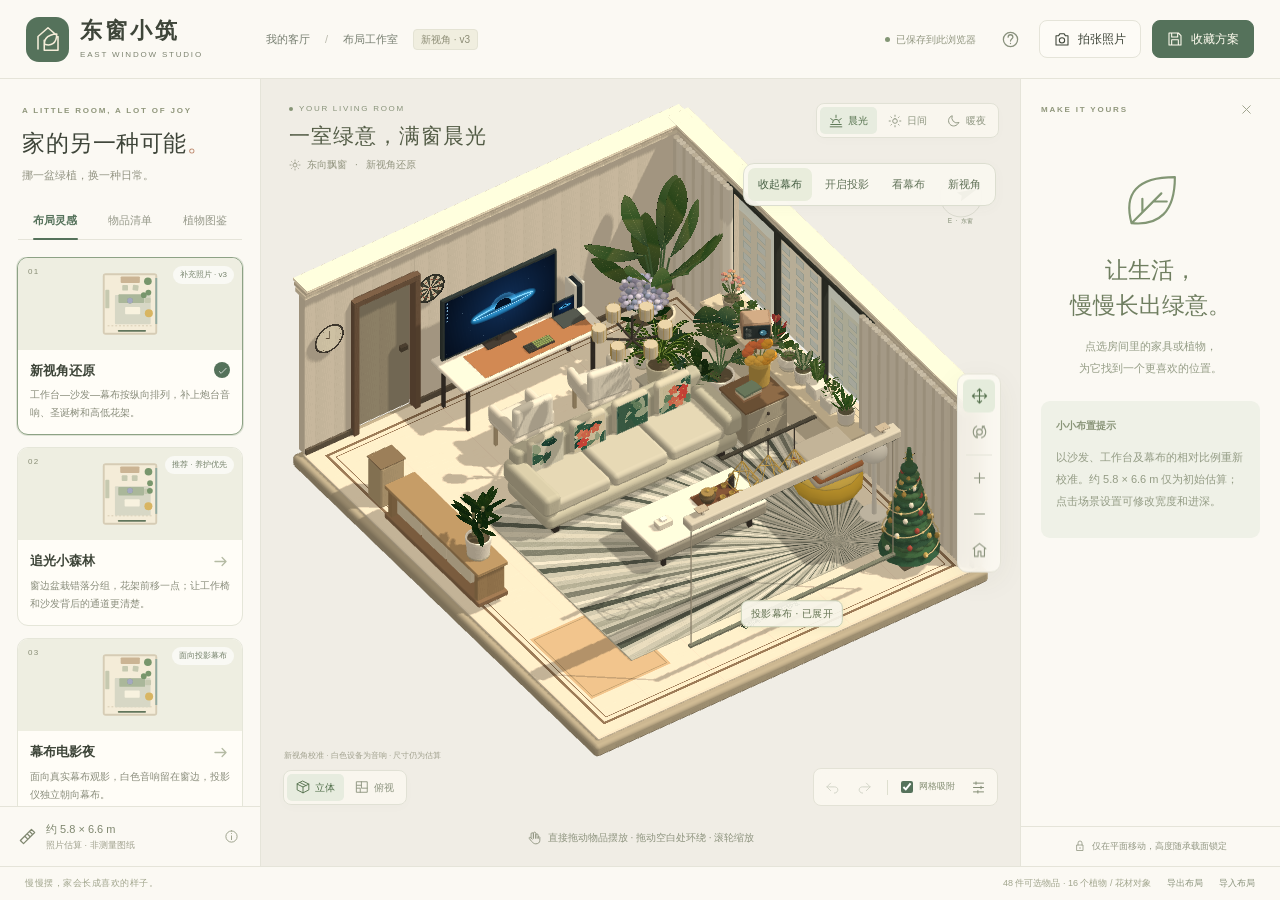
==== commit bcbc147f: "Restore reverse-view room details and finish mobile layout controls (v3)" ====
--- a/east-window/index.html
+++ b/east-window/index.html
@@ -1,20 +1,20 @@
 <!doctype html>
 <html lang="zh-CN">
-<head><meta charset="utf-8"><meta name="viewport" content="width=device-width,initial-scale=1,viewport-fit=cover"><meta name="theme-color" content="#f5f1e8"><meta name="description" content="东窗小筑：根据客厅照片重建的温馨3D布局小游戏。平面拖动家具与植物，切换推荐布局，在浏览器里收藏自己的家。"><title>东窗小筑 · 把家摆成喜欢的样子</title><link rel="icon" href="data:image/svg+xml,%3Csvg xmlns='http://www.w3.org/2000/svg' viewBox='0 0 64 64'%3E%3Crect width='64' height='64' rx='18' fill='%2354725b'/%3E%3Cpath d='M18 42V28L32 16l14 12v18H29V34M29 36c0-15 16-13 16-13 0 13-9 14-16 13' stroke='%23f5edda' stroke-width='3' fill='none' stroke-linecap='round'/%3E%3C/svg%3E"><link rel="stylesheet" href="styles.css"><link rel="stylesheet" href="revision.css?v=2.1"></head>
+<head><meta charset="utf-8"><meta name="viewport" content="width=device-width,initial-scale=1,viewport-fit=cover"><meta name="theme-color" content="#f5f1e8"><meta name="description" content="东窗小筑：根据客厅照片重建的温馨3D布局小游戏。平面拖动家具与植物，切换推荐布局，在浏览器里收藏自己的家。"><title>东窗小筑 · 把家摆成喜欢的样子</title><link rel="icon" href="data:image/svg+xml,%3Csvg xmlns='http://www.w3.org/2000/svg' viewBox='0 0 64 64'%3E%3Crect width='64' height='64' rx='18' fill='%2354725b'/%3E%3Cpath d='M18 42V28L32 16l14 12v18H29V34M29 36c0-15 16-13 16-13 0 13-9 14-16 13' stroke='%23f5edda' stroke-width='3' fill='none' stroke-linecap='round'/%3E%3C/svg%3E"><link rel="stylesheet" href="styles.css?v=3.0"><link rel="stylesheet" href="revision.css?v=3.0"><link rel="stylesheet" href="mobile-ui.css?v=3.0"></head>
 <body>
-<header class="header"><a class="brand" href="#" aria-label="东窗小筑首页"><span class="brandmark" data-icon="homeleaf"></span><span><strong>东窗小筑</strong><small>EAST WINDOW STUDIO</small></span></a><div class="breadcrumb">我的客厅 <span>/</span> 布局工作室 <i class="beta">标注修订 · v2</i></div><div class="header-actions"><span id="saveStatus" class="save-status"><i></i> 已保存到此浏览器</span><button class="icon-button" id="helpBtn" title="使用说明" aria-label="使用说明" data-icon="help"></button><button class="button subtle" id="captureBtn"><span data-icon="camera"></span><span class="desktop-text">拍张照片</span></button><button class="button primary" id="saveBtn"><span data-icon="save"></span><span>收藏方案</span></button></div></header>
+<header class="header"><a class="brand" href="#" aria-label="东窗小筑首页"><span class="brandmark" data-icon="homeleaf"></span><span><strong>东窗小筑</strong><small>EAST WINDOW STUDIO</small></span></a><div class="breadcrumb">我的客厅 <span>/</span> 布局工作室 <i class="beta">新视角 · v3</i></div><div class="header-actions"><span id="saveStatus" class="save-status"><i></i> 已保存到此浏览器</span><button class="icon-button" id="helpBtn" title="使用说明" aria-label="使用说明" data-icon="help"></button><button class="button subtle" id="captureBtn"><span data-icon="camera"></span><span class="desktop-text">拍张照片</span></button><button class="button primary" id="saveBtn"><span data-icon="save"></span><span>收藏方案</span></button></div></header>
 <main class="workspace">
-<aside class="sidebar" id="sidebar"><div class="sidebar-intro"><div class="eyebrow">A LITTLE ROOM, A LOT OF JOY</div><h1>家的另一种可能<span>。</span></h1><p>挪一盆绿植，换一种日常。</p></div><div class="tabs" role="tablist"><button class="tab active" data-tab="layouts" role="tab" aria-selected="true">布局灵感</button><button class="tab" data-tab="objects" role="tab" aria-selected="false">物品清单</button><button class="tab" data-tab="plants" role="tab" aria-selected="false">植物图鉴</button></div><div class="sidebar-content" id="sideContent"></div><div class="sidebar-footer"><span data-icon="ruler"></span><span><b id="roomSize">约 7.2 × 7.4 m</b> <small>照片估算 · 非测量图纸</small></span><button id="infoBtn" aria-label="重建说明" data-icon="info"></button></div></aside>
+<aside class="sidebar" id="sidebar"><div class="sidebar-intro"><div class="eyebrow">A LITTLE ROOM, A LOT OF JOY</div><h1>家的另一种可能<span>。</span></h1><p>挪一盆绿植，换一种日常。</p></div><div class="tabs" role="tablist"><button class="tab active" data-tab="layouts" role="tab" aria-selected="true">布局灵感</button><button class="tab" data-tab="objects" role="tab" aria-selected="false">物品清单</button><button class="tab" data-tab="plants" role="tab" aria-selected="false">植物图鉴</button></div><div class="sidebar-content" id="sideContent"></div><div class="sidebar-footer"><span data-icon="ruler"></span><span><b id="roomSize">约 5.8 × 6.6 m</b> <small>照片估算 · 非测量图纸</small></span><button id="infoBtn" aria-label="重建说明" data-icon="info"></button></div></aside>
 <section class="stage" id="stage" aria-label="可以拖动家具的三维客厅"><canvas id="roomCanvas" tabindex="0" aria-label="3D 客厅：拖动物品进行平面移动，拖动空白处旋转视角"></canvas><div class="stage-heading"><div class="room-kicker"><i></i> YOUR LIVING ROOM</div><h2>一室绿意，满窗晨光</h2><div class="room-meta"><span data-icon="sun"></span>东向飘窗<span class="separator">·</span><span id="currentLayout">照片原位</span></div></div><div class="light-switch segmented" role="group" aria-label="灯光氛围"><button class="active" data-light="morning"><span data-icon="sunrise"></span>晨光</button><button data-light="day"><span data-icon="sun"></span>日间</button><button data-light="night"><span data-icon="moon"></span>暖夜</button></div>
-<div class="projection-toolbar" role="group" aria-label="投影与幕布控制"><button id="screenToggle" aria-pressed="true">收起幕布</button><button id="projectorToggle" aria-pressed="false">开启投影</button><button id="cinemaView">看幕布</button></div>
+<div class="projection-toolbar" role="group" aria-label="投影与幕布控制"><button id="screenToggle" aria-pressed="true">收起幕布</button><button id="projectorToggle" aria-pressed="false">开启投影</button><button id="cinemaView">看幕布</button><button id="photoView">新视角</button></div>
 <div class="compass" title="E 为照片中已知的东向窗；其余方向按房间正交关系示意"><svg viewBox="0 0 72 72"><circle cx="36" cy="36" r="26" fill="none" stroke="currentColor" opacity=".25"/><path id="compassArrow" d="M36 13L42 39 36 35 30 39Z" fill="currentColor"/><text x="36" y="69" text-anchor="middle">E · 东窗</text></svg></div>
 <div class="stage-tools"><button class="tool active" id="moveMode" title="布置模式：拖动物品" aria-label="布置模式" data-icon="move"></button><button class="tool" id="orbitMode" title="环绕模式：拖动旋转" aria-label="环绕模式" data-icon="orbit"></button><span class="tool-divider"></span><button class="tool" id="zoomIn" title="放大" aria-label="放大" data-icon="plus"></button><button class="tool" id="zoomOut" title="缩小" aria-label="缩小" data-icon="minus"></button><button class="tool" id="resetView" title="回到默认视角" aria-label="回到默认视角" data-icon="home"></button></div>
 <div class="selection-label" id="selectionLabel" hidden><span id="selectionName"></span><small>拖动摆放</small></div><div class="plant-labels" id="plantLabels"></div><button class="screen-pin" id="screenPin" title="选择投影幕布">投影幕布</button><div class="stage-bottom"><div class="view-switch segmented"><button class="active" id="isoView"><span data-icon="cube"></span>立体</button><button id="topView"><span data-icon="plan"></span>俯视</button></div><div class="stage-shortcuts"><button id="undoBtn" title="撤销 Ctrl / ⌘ Z" aria-label="撤销" data-icon="undo"></button><button id="redoBtn" title="重做 Ctrl / ⌘ Shift Z" aria-label="重做" data-icon="redo"></button><span></span><label title="拖动时吸附到 10cm 网格"><input type="checkbox" id="snapToggle" checked>网格吸附</label><button id="optionsBtn" title="场景显示选项" aria-label="场景显示选项" data-icon="sliders"></button></div></div>
-<div class="hint" id="hint"><span data-icon="hand"></span><span>直接拖动物品摆放<span class="hint-extra"> · 拖动空白处环绕 · 滚轮缩放</span></span></div><div class="scene-note">前区已加深 · 幕布背面自动剖切 · 尺寸与投影均为示意</div><div class="loading" id="loading"><div class="loading-leaf" data-icon="leaf"></div><strong>正在把家装进小世界…</strong><small>每一片叶子，都有自己的位置。</small></div><button class="mobile-library button" id="mobileLibrary"><span data-icon="grid"></span>布局与物品</button>
+<div class="hint" id="hint"><span data-icon="hand"></span><span>直接拖动物品摆放<span class="hint-extra"> · 拖动空白处环绕 · 滚轮缩放</span></span></div><div class="scene-note">新视角校准 · 白色设备为音响 · 尺寸仍为估算</div><div class="loading" id="loading"><div class="loading-leaf" data-icon="leaf"></div><strong>正在把家装进小世界…</strong><small>每一片叶子，都有自己的位置。</small></div><button class="mobile-library button" id="mobileLibrary"><span data-icon="grid"></span>布局与物品</button>
 </section>
 <aside class="inspector" id="inspector"><div class="inspector-top"><span class="eyebrow">MAKE IT YOURS</span><button id="closeInspector" title="取消选择" aria-label="取消选择" data-icon="close"></button></div><div id="inspectorContent"></div><div class="inspector-foot"><span data-icon="lock"></span>仅在平面移动，高度随承载面锁定</div></aside>
 </main><footer class="app-footer"><span>慢慢摆，家会长成喜欢的样子。</span><span id="objectCount"></span><button id="exportBtn">导出布局</button><button id="importBtn">导入布局</button><input id="fileInput" type="file" accept=".json,application/json" hidden></footer>
 <div class="toast" id="toast" role="status" aria-live="polite"></div><dialog id="dialog"><div class="dialog-header"><span id="dialogTitle"></span><button id="dialogClose" aria-label="关闭" data-icon="close"></button></div><div id="dialogBody"></div></dialog>
 <noscript><p class="noscript">请启用 JavaScript 来打开互动客厅。</p></noscript>
-<script src="engine.js"></script><script src="room.js"></script><script src="compat.js"></script><script src="revision.js?v=2.1"></script><script src="app.js?v=2.1"></script>
+<script src="engine.js"></script><script src="room.js"></script><script src="compat.js"></script><script src="revision.js?v=3.0"></script><script src="room-v3.js?v=3.0"></script><script src="app.js?v=3.0"></script><script src="mobile-ui.js?v=3.0"></script>
 </body></html>
--- a/east-window/revision.css
+++ b/east-window/revision.css
@@ -13,3 +13,27 @@
 @media(max-width:700px){.projection-toolbar{right:12px;top:109px;padding:3px;border-radius:9px}.projection-toolbar button{font-size:10px;padding:7px 8px}.scene-note{max-width:210px;font-size:8px;line-height:1.5}}
 
 .screen-pin{position:absolute;transform:translate(-50%,-125%);z-index:2;border:1px solid #c7cfb5;border-radius:7px;background:#f7f5e9ed;padding:5px 9px;font:inherit;font-size:10px;letter-spacing:.04em;color:#657353;cursor:pointer;box-shadow:0 2px 9px #535e4410;white-space:nowrap}.screen-pin:hover{background:#e6ebd8}.screen-pin[hidden]{display:none}
+
+/* Mobile drawer usability: the same “布局与物品” control must remain reachable after opening. */
+@media(max-width:600px){
+  #mobileLibrary{z-index:40}
+  #sidebar.open + .stage #mobileLibrary{
+    position:fixed;
+    left:min(276px,calc(100vw - 48px));
+    bottom:calc(39px + env(safe-area-inset-bottom));
+    width:38px;
+    height:38px;
+    min-height:38px;
+    padding:0;
+    transform:none;
+    border-radius:50%;
+    background:#55725bf2;
+    color:#fffcef;
+    border-color:#55725b;
+    box-shadow:0 8px 24px #33432f38;
+    font-size:0;
+  }
+  #sidebar.open + .stage #mobileLibrary:hover{transform:none}
+  #sidebar.open + .stage #mobileLibrary .icon{display:none}
+  #sidebar.open + .stage #mobileLibrary::before{content:'×';display:block;font:300 27px/1 -apple-system,BlinkMacSystemFont,'Segoe UI',sans-serif;transform:translateY(-1px)}
+}
--- a/east-window/mobile-ui.css
+++ b/east-window/mobile-ui.css
@@ -0,0 +1,24 @@
+/* Explicit, dismissible mobile panels. All sizes below are screen-space, not model units. */
+.mobile-dock,.mobile-panel-head,#mobileBackdrop{display:none}
+.dimension-fields{display:flex;gap:12px;margin:12px 0;flex-wrap:wrap}.dimension-fields label{display:flex;align-items:center;gap:7px;flex-wrap:wrap;font-size:11px}.depth-setting .dimension-fields input{width:76px}
+@media(max-width:700px),(max-width:960px) and (max-height:520px){
+ .workspace{display:block;height:calc(100dvh - 96px)}.stage{width:100%;height:100%}
+ .header{height:67px;padding:0 12px}.brand{min-width:0;gap:7px}.brand strong{font-size:18px;letter-spacing:2px}.brand small{font-size:6px}.brandmark{width:33px;height:36px}.header-actions{gap:3px}.header-actions .button{padding:8px 9px;font-size:10px}.desktop-text,.save-status,.breadcrumb{display:none}
+ .app-footer{height:29px;font-size:8px;padding:0 12px}.app-footer>span:first-child{display:none}.app-footer #objectCount{margin-right:auto}.app-footer button{font-size:8px}
+ #sidebar,#inspector{display:none!important;transform:none!important;transition:none!important}
+ #sidebar.open,#inspector.open.mobile-detail-open{display:flex!important;position:fixed!important;left:8px!important;right:8px!important;top:auto!important;bottom:calc(88px + env(safe-area-inset-bottom))!important;width:auto!important;height:auto!important;max-height:min(62dvh,550px)!important;z-index:60!important;border:1px solid #d9dfcd!important;border-radius:17px!important;background:#fbf9f3!important;box-shadow:0 12px 44px #35492c30!important;overflow:hidden!important;backdrop-filter:none!important}
+ #sidebar.open{height:min(62dvh,550px)!important}
+ .mobile-panel-head{display:flex;align-items:center;justify-content:space-between;padding:7px 12px 4px;flex-shrink:0}.mobile-panel-head strong{font-size:14px;font-weight:500}.mobile-panel-head button,#closeInspector{min-width:44px;min-height:44px;touch-action:manipulation;border-radius:8px;background:#eff1e6;color:#607652;padding:8px 12px}.mobile-panel-head button span{font-size:20px;vertical-align:middle;margin-left:5px}
+ #sidebar .sidebar-intro,#sidebar .sidebar-footer{display:none}#sidebar .tabs{flex-shrink:0;margin:0 14px 8px}#sidebar .tab{min-height:44px;font-size:12px}#sideContent{min-height:0;overflow:auto;overscroll-behavior:contain;touch-action:pan-y;padding:0 14px 14px;-webkit-overflow-scrolling:touch}#sidebar .search-input{font-size:16px}#sidebar .preset-art{height:72px}
+ #inspector .inspector-top{padding:7px 12px 0;flex-shrink:0}#inspector .inspector-top .eyebrow{font-size:9px}#inspectorContent{padding:5px 14px 14px;min-height:0;overflow:auto;overscroll-behavior:contain;touch-action:pan-y;-webkit-overflow-scrolling:touch}#inspector .object-preview{display:none}#inspector .object-heading{font-size:18px;margin:6px 0}#inspector .inspector-foot{padding:9px 10px;flex-shrink:0}#inspector .small-btn,#inspector .select{min-height:40px;font-size:12px}#inspector input{font-size:16px}#inspector .object-latin{font-size:10px}#inspector .chips .chip{font-size:10px}#inspector .move-pad{display:none}
+ #mobileBackdrop:not([hidden]){display:block;position:fixed;inset:0;z-index:40;background:#364c3517;touch-action:manipulation;cursor:default;border:0;padding:0}
+ .mobile-dock:not([hidden]){display:flex;position:fixed;bottom:calc(36px + env(safe-area-inset-bottom));left:12px;right:12px;gap:8px;justify-content:center;z-index:65;pointer-events:none}
+ .mobile-dock #mobileLibrary,.mobile-dock #mobileDetails{display:flex;position:static;left:auto;bottom:auto;transform:none!important;min-height:44px;padding:9px 14px;font-size:12px;border:1px solid #cfd7c0;background:#fbf9f1;color:#55724e;border-radius:12px;box-shadow:0 4px 18px #435a3520;pointer-events:auto;touch-action:manipulation;max-width:65%}
+ .mobile-dock #mobileLibrary::before{content:none}.mobile-dock #mobileLibrary[aria-expanded="true"],.mobile-dock #mobileDetails[aria-expanded="true"]{background:#55725b;color:#fffced}.mobile-dock #mobileDetails[hidden]{display:none}.mobile-dock #mobileDetails b{font-weight:500;white-space:nowrap}.mobile-selected-name{overflow:hidden;text-overflow:ellipsis;white-space:nowrap;max-width:110px;font-size:10px;opacity:.8}
+ #selectionLabel:not([hidden]){pointer-events:auto;cursor:pointer;touch-action:manipulation;max-width:180px;white-space:normal;font-size:10px;text-align:center;padding:7px 10px;min-height:38px;z-index:3}#selectionLabel small{font-size:9px;color:#617956}#selectionLabel[hidden]{display:none}
+ .stage-heading{left:16px;top:16px}.stage-heading h2{font-size:18px}.stage-heading .room-kicker{font-size:7px}.room-meta{font-size:9px}.light-switch{left:14px;right:auto;top:99px}.projection-toolbar{top:135px;left:14px;right:auto}.compass{top:16px;right:12px;width:46px;height:46px}.stage-tools{right:10px;top:49%}.stage-bottom{bottom:88px;left:12px;right:12px}.hint{bottom:64px;font-size:9px}.hint-extra{display:none}.scene-note{bottom:131px;font-size:7px;max-width:245px}.toast{z-index:75;bottom:calc(92px + env(safe-area-inset-bottom))}
+}
+@media(max-width:960px) and (max-height:520px){
+ .workspace{height:calc(100dvh - 80px)}.header{height:51px}.stage-heading{top:8px}.stage-heading h2{font-size:16px;margin:3px 0}.light-switch{left:auto;right:72px;top:10px}.projection-toolbar{left:auto;right:72px;top:54px}.stage-tools{top:50%;right:9px;display:flex;flex-direction:row}.compass{display:none}.stage-bottom{bottom:57px;left:12px;right:12px}.hint,.scene-note{display:none}.mobile-dock:not([hidden]){bottom:34px;left:35%;right:35%}.mobile-dock #mobileLibrary,.mobile-dock #mobileDetails{min-height:40px}.mobile-selected-name{display:none}
+ #sidebar.open,#inspector.open.mobile-detail-open{left:auto!important;width:min(420px,65vw)!important;right:8px!important;bottom:81px!important;max-height:calc(100dvh - 92px)!important}#sidebar.open{height:calc(100dvh - 92px)!important}
+}
